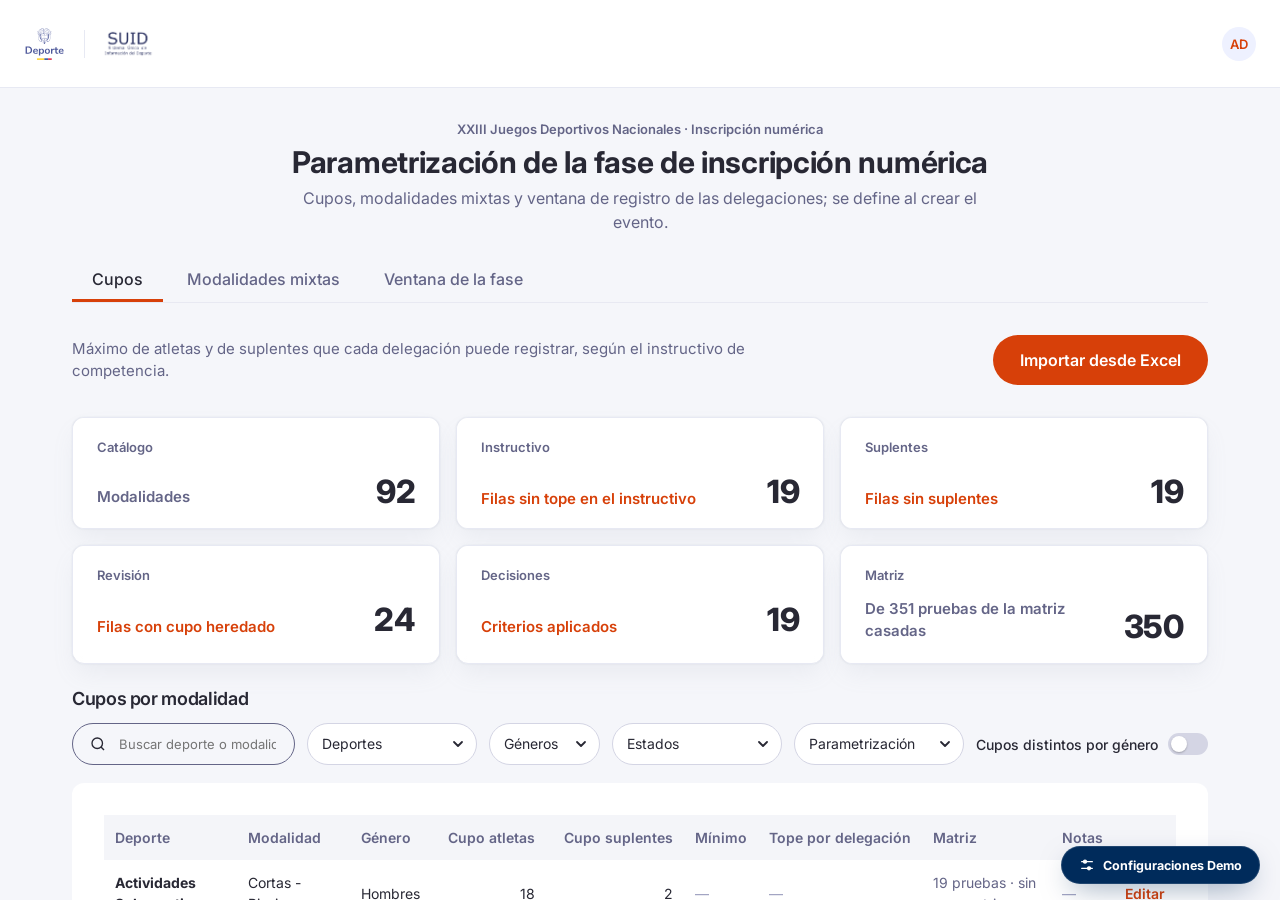
==== admin.html @ eb144e33 "feat: demo navegable de la inscripción numérica por rol Delegado, Admin y Comité con tour por histor" ====
<!DOCTYPE html>
<html lang="es">
<head>
<meta charset="utf-8">
<meta name="viewport" content="width=device-width, initial-scale=1">
<title>Admin de plataforma — Inscripción numérica</title>

<link rel="preconnect" href="https://fonts.googleapis.com">
<link rel="preconnect" href="https://fonts.gstatic.com" crossorigin>
<link href="https://fonts.googleapis.com/css2?family=Inter:wght@400;500;600;700;800&display=swap" rel="stylesheet">

<link rel="stylesheet" href="shared/tokens.css?v=0.1.0">
<link rel="stylesheet" href="shared/shell.css?v=0.1.0">
<link rel="stylesheet" href="shared/components.css?v=0.1.0">
<link rel="stylesheet" href="shared/inscnum.css?v=0.1.0">
</head>
<body>

<div class="shell">
  <div class="main">
    <header class="top-header" id="topHeader"></header>
    <div class="page" id="page">
      <div class="page-inner" id="stage"></div>
    </div>
  </div>
</div>

<script src="shared/sidebar.js?v=0.1.0"></script>
<script>InscNum.bootRole('admin');
/* Avatar de sesión en la cabecera de logos; reutiliza las clases del delegado. */
document.getElementById('topHeader').insertAdjacentHTML('beforeend','<div class="hdr-user"><span class="hdr-me"><span class="hdr-av" title="Admin de plataforma">AD</span></span></div>');</script>
<script src="shared/hu-data.js?v=0.1.0"></script>
<script src="shared/hu-launcher.js?v=0.1.0"></script>

</body>
</html>
---- shared/tokens.css ----
/* ═══════════════════════════════════════════════════════════════
   NAOWEE ORGANISMOS — Tokens semánticos (puente al DS oficial @naowee-*)
   Módulo Registro de Organismos — Jerarquía SUID · v0.1.0
   Ministerio del Deporte / SUID.
   Port 1:1 aprobado de Eventos/demo/shared/tokens.css (mismos valores,
   mismo puente al Design System v1.9.0). No re-derivar.
   ═══════════════════════════════════════════════════════════════ */

:root {
  /* ─── Marca ─── */
  --naranja: #FF7500;          /* imagotipo Naowee */
  --azul: #002B5B;             /* institucional Ministerio */
  --accent: #d74009;           /* acción, links, focus, CTA, estado activo */

  /* ─── Texto ─── */
  --text-primary: #282834;
  --text-secondary: #646587;
  --text-muted: #9ca0b8;       /* placeholders, deshabilitado, "—" */

  /* ─── Superficies ─── */
  --surface: #ffffff;
  --bg: #ffffff;
  --bg-soft: #f5f6fa;
  --th-bg: #f4f5f9;              /* fondo de encabezados de tabla / pills gris (DS gray-100) */

  /* ─── Bordes ─── */
  --border: #e7e9f3;
  --border-dark: #d0d4e6;

  /* ─── Bordes de campo (inputs / searchbox / dropdown) ─── */
  --field-border-idle: #d0d4e6;
  --field-border-hover: #b9bdd4;

  /* ─── Fondos accent (estados activos / hover de opciones) ─── */
  --accent-bg: #fff3e6;
  --accent-bg-warm: #ffe4cf;

  /* ─── Semánticos / estados ─── */
  --green: #1f8923;            --green-bg: #e6f4e7;   --green-border: #b7dfb9;
  --blue-info: #1f78d1;        --blue-bg: #eef5ff;     --blue-border: #c0d8f8;
  --orange-bg: #fff3e6;        --orange-border: #ffbf75;
  --red: #c0392b;              --red-bg: #fff0ee;     --red-border: #ffc4bb;
  --purple: #7c3aed;           --purple-bg: #f3eeff;

  /* ─── Feedback fills (Message — valores CANÓNICOS del DS §feedback v1.9.0) ─── */
  --naowee-color-feedback-fill-informative-quiet: #cef4ff; --naowee-color-feedback-fill-informative-loud: #006aff;
  --naowee-color-feedback-fill-positive-quiet: #defade;    --naowee-color-feedback-fill-positive-loud: #1f8923;
  --naowee-color-feedback-fill-caution-quiet: #ffedc7;     --naowee-color-feedback-fill-caution-loud: #d74009;
  --naowee-color-feedback-fill-negative-quiet: #ffe5e9;    --naowee-color-feedback-fill-negative-loud: #da1630;
  --naowee-color-feedback-fill-neutral-quiet: #f4f5f9;     --naowee-color-feedback-fill-neutral-loud: #646587;
  /* texto quiet-on-fill (badges) — loud-on-fill = #fff */
  --naowee-color-feedback-text-informative-quiet-on-fill: #002b5b;
  --naowee-color-feedback-text-positive-quiet-on-fill: #17641a;
  --naowee-color-feedback-text-caution-quiet-on-fill: #942700;
  --naowee-color-feedback-text-negative-quiet-on-fill: #c4031d;
  --naowee-color-feedback-text-neutral-quiet-on-fill: #282834;

  /* ─── Etiqueta de sección (sidebar) ─── */
  --section-label-color: #b5b9d4;

  /* ─── Layout ─── */
  --sidebar-w: 274px;
  --sidebar-w-collapsed: 72px;
  --header-h: 88px;

  /* ─── Radius ─── */
  --radius-sm: 6px;
  --radius-md: 8px;
  --radius-lg: 12px;
  --radius-xl: 20px;
  --radius-full: 9999px;

  /* ─── Sombras ─── */
  --shadow-sm: 0 1px 4px rgba(0, 0, 0, 0.08);
  --shadow-md: 0 4px 16px rgba(0, 0, 0, 0.12);
  --shadow-card: 0 0 2px rgba(145, 158, 171, 0.2), 0 12px 24px -4px rgba(145, 158, 171, 0.12);
  --shadow-sheet: 0 -8px 40px rgba(40, 40, 52, 0.22);

  /* ─── Easing — Apple-style smooth-out ─── */
  --easing-smoothout: cubic-bezier(0.32, 0.72, 0, 1);
  --easing-bounce-soft: cubic-bezier(0.16, 1, 0.3, 1);

  /* ─── Durations ─── */
  --duration-fast: 140ms;
  --duration-normal: 200ms;
  --duration-slow: 360ms;

  /* ─── Tipografía ─── */
  --font-family: 'Inter', -apple-system, BlinkMacSystemFont, sans-serif;
}

* {
  box-sizing: border-box;
}

html, body {
  margin: 0;
  padding: 0;
  font-family: var(--font-family);
  color: var(--text-primary);
  background: var(--bg);
  -webkit-font-smoothing: antialiased;
  -moz-osx-font-smoothing: grayscale;
}

a {
  color: var(--accent);
  text-decoration: none;
}

a:hover {
  text-decoration: underline;
}
---- shared/shell.css ----
/* ═══════════════════════════════════════════════════════════════
   NAOWEE ORGANISMOS — Shell (header + contenido a ancho completo)
   Sin sidebar ni drawer: la navegación vive en el flotante «Historias».
   Tokens en tokens.css.
   ═══════════════════════════════════════════════════════════════ */

body {
  font-size: 14px;
}
a { color: inherit; text-decoration: none; }
a:hover { text-decoration: none; }

/* ═══ SHELL ═══ */
.shell { display: flex; height: 100vh; overflow: hidden; }

/* ═══ MAIN ═══ */
.main { flex: 1; display: flex; flex-direction: column; overflow: hidden; min-width: 0; }

/* ═══ TOP HEADER ═══ */
.top-header {
  height: var(--header-h); background: var(--surface); border-bottom: 1px solid var(--border);
  display: flex; align-items: center; gap: 16px; padding: 0 24px; flex-shrink: 0;
  position: relative; z-index: 20;
}
/* La barra superior solo lleva branding a la izquierda y el chip
   de identidad a la derecha (sin título de página: ese vive en el H1 del
   contenido). El chip se ancla a la derecha en todos los viewports. */

/* ═══ Profile switcher (user-chip) ═══ */
.profile-switcher { position: relative; margin-left: auto; }
.user-chip {
  display: flex; align-items: center; gap: 10px;
  border: 1px solid var(--border); border-radius: var(--radius-full);
  padding: 8px 16px 8px 8px; cursor: pointer; background: #fff; max-width: 240px;
  transition: border-color var(--duration-fast), box-shadow var(--duration-fast);
}
.user-chip:hover { border-color: var(--border-dark); }
.ava { position: relative; flex-shrink: 0; }
.ava-ring {
  width: 40px; height: 40px; border-radius: 50%;
  display: flex; align-items: center; justify-content: center;
  font-size: 13px; font-weight: 700;
}
.ava-dot {
  position: absolute; bottom: -1px; right: -1px; width: 12px; height: 12px;
  background: var(--green); border: 2px solid #fff; border-radius: 50%;
}
.user-info { display: flex; flex-direction: column; gap: 1px; min-width: 0; }
.user-name {
  font-size: 13px; font-weight: 700; color: var(--text-primary);
  max-width: 140px; overflow: hidden; text-overflow: ellipsis; white-space: nowrap;
}
.user-role {
  font-size: 11px; color: var(--text-secondary);
  max-width: 140px; overflow: hidden; text-overflow: ellipsis; white-space: nowrap;
}
.user-chip__chevron {
  display: flex; align-items: center; justify-content: center;
  width: 24px; height: 24px; border-radius: 6px; background: transparent;
  border: none; cursor: pointer; color: var(--text-secondary); flex-shrink: 0; margin-left: 2px;
  transition: background var(--duration-fast), color var(--duration-fast);
}
.user-chip__chevron:hover { background: #FFEDC7; color: var(--accent); }
.user-chip__chevron svg { width: 14px; height: 14px; transition: transform var(--duration-normal) ease; }
.profile-switcher.open .user-chip__chevron svg { transform: rotate(180deg); }

.profile-dd {
  position: absolute; top: calc(100% + 8px); right: 0; z-index: 100;
  width: 280px; background: #fff;
  border: 1px solid var(--border); border-radius: 12px;
  box-shadow: 0 8px 24px rgba(40, 40, 52, .12);
  opacity: 0; transform: translateY(-6px); pointer-events: none;
  transition: opacity var(--duration-normal), transform var(--duration-normal); padding: 6px;
}
.profile-switcher.open .profile-dd { opacity: 1; transform: translateY(0); pointer-events: auto; }
.profile-dd__header { display: flex; align-items: flex-start; gap: 12px; padding: 12px 12px 10px; }
.profile-dd__user { display: flex; flex-direction: column; gap: 2px; min-width: 0; flex: 1; }
.profile-dd__user strong {
  font-size: 14px; font-weight: 700; color: var(--text-primary); line-height: 1.25;
  overflow: hidden; text-overflow: ellipsis; white-space: nowrap;
}
.profile-dd__user small {
  font-size: 11.5px; color: var(--text-secondary); font-weight: 500;
  overflow: hidden; text-overflow: ellipsis; white-space: nowrap; margin-bottom: 2px;
}
.profile-dd__current-role {
  display: inline-flex; align-items: center; gap: 4px;
  font-size: 11px; font-weight: 700; letter-spacing: .2px; margin-top: 2px;
}
.profile-dd__check-ico { display: inline-flex; align-items: center; justify-content: center; width: 12px; height: 12px; }
.profile-dd__check-ico svg { width: 12px; height: 12px; }
.profile-dd__sep { height: 1px; background: var(--border); margin: 4px -6px; }
.profile-dd__label {
  font-size: 10px; font-weight: 700; letter-spacing: .6px; text-transform: uppercase;
  color: var(--section-label-color); padding: 6px 12px 4px;
}
.profile-dd__item {
  display: flex; align-items: center; gap: 10px; padding: 9px 12px; cursor: pointer;
  font-size: 13px; font-weight: 500; color: var(--text-primary);
  transition: background var(--duration-fast), color var(--duration-fast); border-radius: 8px;
}
.profile-dd__item:hover { background: var(--bg-soft); }
.profile-dd__item--role { padding: 8px 12px; }
.profile-dd__item--role .ava-ring { flex-shrink: 0; }
.profile-dd__item .role-meta { display: flex; flex-direction: column; gap: 1px; min-width: 0; flex: 1; }
.profile-dd__item .role-meta span { font-size: 13px; font-weight: 600; color: var(--text-primary); line-height: 1.2; }
.profile-dd__item .role-meta small {
  font-size: 11px; color: var(--text-secondary); font-weight: 500;
  overflow: hidden; text-overflow: ellipsis; white-space: nowrap;
}
.profile-dd__icon {
  width: 18px; height: 18px; flex-shrink: 0;
  display: flex; align-items: center; justify-content: center; color: var(--text-secondary);
}
.profile-dd__icon svg { width: 18px; height: 18px; }
.profile-dd__item--danger { color: #d11f1f; }
.profile-dd__item--danger:hover { background: var(--red-bg); color: #a80f0f; }
.profile-dd__item--danger .profile-dd__icon { color: #d11f1f; }

/* Identity-only dropdown (patrón IVC #3): el chip del header muestra
   SOLO identidad — nombre + documento (CC) + rol. Sin acciones ni
   cambio de perfil (eso vive en el pill demo inferior). */
.profile-dd--identity-only { width: 264px; }
.profile-dd__doc {
  display: inline-flex; align-items: center; gap: 5px;
  font-size: 11.5px; font-weight: 600; color: var(--text-secondary);
  letter-spacing: .2px; margin: 1px 0 2px; font-feature-settings: 'tnum';
}
.profile-dd__doc svg { width: 13px; height: 13px; flex-shrink: 0; color: var(--text-muted); }

/* ═══ PAGE ═══ */
.page { flex: 1; overflow-y: auto; overflow-x: hidden; padding: 28px 32px 80px; }
.page-inner { max-width: 1180px; margin: 0 auto; }

@media (max-width: 600px) {
  .top-header { padding: 0 14px; gap: 10px; }
  .user-info { display: none; }
  .user-chip { padding: 6px; max-width: none; }
  .user-chip__chevron { margin-left: 0; }
}

/* ═══ Reduced motion ═══ */
@media (prefers-reduced-motion: reduce) {
  *, *::before, *::after {
    animation-duration: .001ms !important;
    animation-iteration-count: 1 !important;
    transition-duration: .001ms !important;
  }
}
---- shared/components.css ----
/* ═══════════════════════════════════════════════════════════════
   NAOWEE ORGANISMOS — Componentes canónicos (port local del DS v1.9.0)
   Port 1:1 de los componentes del Design System oficial
   (naowee-design-system/dist/design-system.css) mapeados a los TOKENS
   LOCALES del módulo (tokens.css) — mismo criterio que Eventos: el módulo
   NO carga el DS por CDN, porta lo que usa.

   T1 (scaffolding) usa: empty-state (stubs), badge semántico (estados),
   botón (acciones). Los componentes de dominio (formularios, tablas,
   dropdowns…) se portarán en su tarea (T2+), no antes — sin CSS muerto.
   ═══════════════════════════════════════════════════════════════ */

/* Glow naranja canónico del botón loud (DS §Button). */
:root {
  --naowee-shadow-loud-xs: 0 2px 6px rgba(215, 64, 9, .14);
  --naowee-shadow-loud-sm: 0 4px 12px rgba(215, 64, 9, .18);
  --naowee-shadow-loud-lg: 0 10px 28px rgba(215, 64, 9, .32);
}

/* ─────────────────────── Botón (.naowee-btn) ───────────────────────
   CSS canónico del DS §Button, mapeado a tokens locales (valores idénticos:
   --accent #d74009). loud = glow naranja fijo (el hover NO oscurece: fondo
   idle fijo + elevación); quiet = fill accent tenue + texto accent. */
.naowee-btn {
  display: inline-flex; align-items: center; justify-content: center; gap: 8px;
  position: relative;
  height: 44px; padding: 0 20px; border-radius: var(--radius-md);
  font-family: inherit; font-size: 13px; font-weight: 700; letter-spacing: .2px;
  border: 1px solid transparent; cursor: pointer; white-space: nowrap;
  text-decoration: none;
  transition: transform var(--duration-fast) var(--easing-smoothout),
              box-shadow var(--duration-fast) var(--easing-smoothout),
              background var(--duration-fast), border-color var(--duration-fast);
  font-feature-settings: 'case' 1;
}
.naowee-btn:hover { text-decoration: none; }
.naowee-btn svg { width: 17px; height: 17px; flex-shrink: 0; }
.naowee-btn:active { transform: scale(.97); }
.naowee-btn:focus-visible { outline: none; box-shadow: 0 0 0 3px rgba(215, 64, 9, .22); }
.naowee-btn--small { height: 34px; padding: 0 14px; font-size: 12px; }
.naowee-btn--small svg { width: 15px; height: 15px; }

/* Loud (primario) — bg fijo + elevación naranja en hover (nunca oscurece). */
.naowee-btn--loud { background: var(--accent); color: #fff; box-shadow: var(--naowee-shadow-loud-sm); }
.naowee-btn--loud:hover,
.naowee-btn--loud:focus-visible {
  background: var(--accent); box-shadow: var(--naowee-shadow-loud-lg); outline: none; transform: translateY(-1px);
}
.naowee-btn--loud:active { background: var(--accent); box-shadow: var(--naowee-shadow-loud-xs); transform: scale(.97); }
.naowee-btn--loud:disabled, .naowee-btn--loud[disabled] {
  background: var(--border-dark); color: var(--text-muted); cursor: not-allowed;
  pointer-events: none; box-shadow: none;
}

/* Quiet (secundario) — fill accent tenue + texto accent. */
.naowee-btn--quiet { background: var(--accent-bg); color: var(--accent); }
.naowee-btn--quiet:hover { background: var(--accent-bg-warm); }
.naowee-btn--quiet:active { background: var(--accent-bg-warm); }
.naowee-btn--quiet svg { color: var(--accent); }

/* Mute (terciario / ghost canónico del DS) — sin fill, label accent, hover
   naranja claro. Port EXACTO de Eventos/demo/shared/forms.css (DS §Button
   mute/quiet). En el DS la clase es .naowee-btn--mute (no existe --ghost);
   T1 tenía un --ghost paralelo con borde → reemplazado por el canónico. */
.naowee-btn--mute { background: transparent; color: var(--accent); }
.naowee-btn--mute:hover { background: var(--accent-bg); }
.naowee-btn--mute:active { background: var(--accent-bg-warm); }
.naowee-btn--mute svg { color: var(--accent); }
.naowee-btn--mute:focus-visible { outline: none; box-shadow: 0 0 0 3px rgba(215, 64, 9, .15); }

/* ─────────────────── Badge de estado (.naowee-badge) ───────────────────
   Port 1:1 del DS §Badge. Mapa semántico ÚNICO (centralizado en estados.js):
   Activo → positive · En revisión/Suspendido → caution ·
   Preinscrito/Inactivo → neutral · Rechazado/Cancelado → negative.
   loud = fill sólido + texto claro; quiet = fill tenue + texto oscuro. */
.naowee-badge {
  display: inline-flex; align-items: center; justify-content: center; gap: 4px;
  height: 20px; min-width: 20px; padding: 2px 8px;
  border-radius: var(--radius-full);
  font-family: inherit; font-size: 10px; font-weight: 600; line-height: 12px;
  letter-spacing: .2px; text-align: center; white-space: nowrap;
  border: none; font-feature-settings: 'case' 1;
}
.naowee-badge--small { height: 16px; min-width: 16px; padding: 1px 6px; font-size: 9px; line-height: 10px; }
.naowee-badge--large { height: 24px; min-width: 24px; padding: 2px 10px; font-size: 12px; line-height: 16px; }
.naowee-badge svg { width: 10px; height: 10px; flex-shrink: 0; }

/* Colores canónicos: fondo = feedback-fill-*, texto quiet = feedback-text-*-quiet-on-fill. */
.naowee-badge--positive { background: var(--naowee-color-feedback-fill-positive-loud); color: #fff; }
.naowee-badge--positive.naowee-badge--quiet { background: var(--naowee-color-feedback-fill-positive-quiet); color: var(--naowee-color-feedback-text-positive-quiet-on-fill); }
.naowee-badge--informative { background: var(--naowee-color-feedback-fill-informative-loud); color: #fff; }
.naowee-badge--informative.naowee-badge--quiet { background: var(--naowee-color-feedback-fill-informative-quiet); color: var(--naowee-color-feedback-text-informative-quiet-on-fill); }
.naowee-badge--caution { background: var(--naowee-color-feedback-fill-caution-loud); color: #fff; }
.naowee-badge--caution.naowee-badge--quiet { background: var(--naowee-color-feedback-fill-caution-quiet); color: var(--naowee-color-feedback-text-caution-quiet-on-fill); }
.naowee-badge--negative { background: var(--naowee-color-feedback-fill-negative-loud); color: #fff; }
.naowee-badge--negative.naowee-badge--quiet { background: var(--naowee-color-feedback-fill-negative-quiet); color: var(--naowee-color-feedback-text-negative-quiet-on-fill); }
.naowee-badge--neutral { background: var(--naowee-color-feedback-fill-neutral-loud); color: #fff; }
.naowee-badge--neutral.naowee-badge--quiet { background: var(--naowee-color-feedback-fill-neutral-quiet); color: var(--naowee-color-feedback-text-neutral-quiet-on-fill); }
.naowee-badge--brand { background: var(--accent); color: #fff; }
.naowee-badge--brand.naowee-badge--quiet { background: var(--accent-bg); color: var(--accent); }

/* ─────────────────── Empty state (.naowee-empty-state) ───────────────────
   Port 1:1 del DS §EmptyState. Usado por los stubs de T1
   ("Disponible en la próxima versión"). */
.naowee-empty-state {
  display: flex; flex-direction: column; align-items: center; justify-content: center;
  gap: 6px; padding: 60px 24px; text-align: center;
  color: var(--text-secondary);
}
.naowee-empty-state__icon {
  width: 48px; height: 48px; margin-bottom: 8px;
  color: var(--section-label-color);
  display: inline-flex; align-items: center; justify-content: center;
}
.naowee-empty-state__icon svg { width: 100%; height: 100%; }
.naowee-empty-state__title {
  font-family: inherit; font-size: 16px; font-weight: 700;
  color: var(--text-primary); margin: 0; line-height: 1.3;
}
.naowee-empty-state__description {
  font-family: inherit; font-size: 13px; font-weight: 400;
  color: var(--text-secondary); margin: 0; max-width: 340px; line-height: 1.5;
}
.naowee-empty-state__action { margin-top: 16px; }

/* ─────────────────── Searchbox (.naowee-searchbox) ───────────────────
   Port 1:1 de Eventos/demo/shared/list-components.css (DS §Searchbox).
   pill (radius-full), ícono inline, clear visible con --has-value. */
.naowee-searchbox { position: relative; flex: 1; min-width: 220px; max-width: 380px; width: 100%; }
.naowee-searchbox__input-wrap {
  display: flex; align-items: center; gap: 8px; height: 44px; padding: 0 12px;
  background: var(--surface); border: 1px solid var(--field-border-idle); border-radius: var(--radius-full);
  transition: border-color var(--duration-normal) var(--easing-smoothout),
              box-shadow var(--duration-normal) var(--easing-smoothout);
  overflow: hidden; font-feature-settings: 'case' 1;
}
.naowee-searchbox__input-wrap:hover { border-color: var(--field-border-hover); }
.naowee-searchbox__input-wrap:focus-within { border-color: var(--accent); box-shadow: 0 0 0 3px rgba(215, 64, 9, .15); }
.naowee-searchbox__icon { width: 20px; height: 20px; flex-shrink: 0; color: var(--text-muted); display: flex; align-items: center; justify-content: center; }
.naowee-searchbox__icon svg { width: 20px; height: 20px; }
.naowee-searchbox__input { flex: 1; min-width: 0; height: 100%; border: none; background: transparent; outline: none; font-family: inherit; font-size: 14px; font-weight: 400; color: var(--text-primary); padding: 0; }
.naowee-searchbox__input::placeholder { color: var(--text-muted); }
.naowee-searchbox__input::-webkit-search-decoration,
.naowee-searchbox__input::-webkit-search-cancel-button,
.naowee-searchbox__input::-webkit-search-results-button,
.naowee-searchbox__input::-webkit-search-results-decoration { -webkit-appearance: none; appearance: none; display: none; }
.naowee-searchbox__clear { width: 24px; height: 24px; border-radius: var(--radius-md); border: none; background: transparent; color: var(--text-muted); display: none; align-items: center; justify-content: center; cursor: pointer; flex-shrink: 0; transition: background var(--duration-fast), color var(--duration-fast); }
.naowee-searchbox__clear svg { width: 20px; height: 20px; }
.naowee-searchbox__clear:hover { background: var(--bg-soft); color: var(--text-secondary); }
.naowee-searchbox--has-value .naowee-searchbox__clear { display: flex; }

/* ─────────────────── Dropdown (.naowee-dropdown) ───────────────────
   Port del DS §Dropdown (forms). Toggle: clase .naowee-dropdown--open en el
   WRAPPER (regla dura del ritual — no .open en trigger+menu). Aquí en tamaño
   único (44px) para toolbars de filtro; single-select con check. */
.naowee-dropdown { position: relative; font-feature-settings: 'case' 1; }
.naowee-dropdown__trigger {
  display: flex; align-items: center; gap: 8px; width: 100%; min-height: 44px;
  padding: 0 14px; background: var(--surface);
  border: 1px solid var(--field-border-idle); border-radius: var(--radius-md);
  font-family: inherit; font-size: 14px; font-weight: 500; color: var(--text-primary);
  cursor: pointer; white-space: nowrap; text-align: left;
  transition: border-color var(--duration-normal) var(--easing-smoothout),
              box-shadow var(--duration-normal) var(--easing-smoothout);
}
.naowee-dropdown__trigger:hover { border-color: var(--field-border-hover); }
.naowee-dropdown__trigger:focus-visible,
.naowee-dropdown--open .naowee-dropdown__trigger {
  outline: none; border-color: var(--accent); border-width: 2px; padding: 0 13px;
  box-shadow: 0 0 0 3px rgba(215, 64, 9, .12);
}
.naowee-dropdown__icon { width: 18px; height: 18px; flex-shrink: 0; color: var(--text-secondary); display: flex; }
.naowee-dropdown__icon svg { width: 18px; height: 18px; }
.naowee-dropdown__value { flex: 1; min-width: 0; overflow: hidden; text-overflow: ellipsis; white-space: nowrap; }
.naowee-dropdown__value.is-placeholder { color: var(--text-secondary); }
.naowee-dropdown__chevron { width: 18px; height: 18px; flex-shrink: 0; color: var(--text-secondary); display: flex; align-items: center; justify-content: center; transition: transform var(--duration-normal) var(--easing-smoothout), color var(--duration-fast); }
.naowee-dropdown__chevron svg { width: 18px; height: 18px; }
.naowee-dropdown__trigger:hover .naowee-dropdown__chevron,
.naowee-dropdown--open .naowee-dropdown__chevron { color: var(--accent); }
.naowee-dropdown--open .naowee-dropdown__chevron { transform: rotate(180deg); }
.naowee-dropdown__menu {
  position: absolute; top: calc(100% + 6px); left: 0; right: 0; z-index: 40;
  background: var(--surface); border: 1px solid var(--border);
  border-radius: var(--radius-lg); box-shadow: var(--shadow-md);
  padding: 6px; max-height: 0; overflow: hidden; opacity: 0; pointer-events: none;
  transform: translateY(-6px);
  transition: max-height var(--duration-normal) var(--easing-smoothout),
              opacity var(--duration-fast), transform var(--duration-normal) var(--easing-smoothout);
}
.naowee-dropdown--open .naowee-dropdown__menu {
  max-height: 320px; overflow-y: auto; opacity: 1; pointer-events: auto; transform: translateY(0);
}
.naowee-dropdown__opt {
  display: flex; align-items: center; gap: 8px; padding: 9px 12px; border-radius: var(--radius-md);
  font-size: 13.5px; font-weight: 500; color: var(--text-primary); cursor: pointer;
  transition: background var(--duration-fast), color var(--duration-fast);
}
.naowee-dropdown__opt:hover { background: var(--bg-soft); }
.naowee-dropdown__opt.is-selected { background: var(--accent-bg); color: var(--accent); font-weight: 600; }
.naowee-dropdown__opt-dot { width: 8px; height: 8px; border-radius: 50%; flex-shrink: 0; }
.naowee-dropdown__opt-check { width: 16px; height: 16px; flex-shrink: 0; margin-left: auto; color: var(--accent); opacity: 0; }
.naowee-dropdown__opt.is-selected .naowee-dropdown__opt-check { opacity: 1; }

/* ─────────────────── Message (.naowee-message) inline banner ───────────
   Port compacto del DS §Message (bg quiet + ícono loud). Variantes usadas:
   informative (nota de jurisdicción / solo lectura). */
.naowee-message {
  display: flex; align-items: flex-start; gap: 10px; padding: 12px 14px;
  border-radius: var(--radius-xl); font-family: inherit; color: var(--text-primary); text-align: left;
}
/* Ícono canónico: círculo de color (fondo loud) con glifo blanco. */
.naowee-message__icon {
  width: 20px; height: 20px; flex-shrink: 0; padding: 2px; color: #fff;
  border-radius: var(--radius-full);
  display: flex; align-items: center; justify-content: center;
}
.naowee-message__icon svg { width: 16px; height: 16px; }
.naowee-message__body { flex: 1; min-width: 0; }
.naowee-message__title { font-size: 16px; font-weight: 700; line-height: 20px; margin: 0 0 2px; }
.naowee-message__text { font-size: 14px; font-weight: 400; line-height: 18px; margin: 0; }
/* Sin aire debajo: la nota se ajusta al texto, sin importar qué hoja le ponga margen a los <p>. */
.naowee-message__body > :last-child { margin-bottom: 0; }
.naowee-message--informative { background: var(--naowee-color-feedback-fill-informative-quiet); }
.naowee-message--informative .naowee-message__icon { background: var(--naowee-color-feedback-fill-informative-loud); }
.naowee-message--positive { background: var(--naowee-color-feedback-fill-positive-quiet); }
.naowee-message--positive .naowee-message__icon { background: var(--naowee-color-feedback-fill-positive-loud); }
.naowee-message--caution { background: var(--naowee-color-feedback-fill-caution-quiet); }
.naowee-message--caution .naowee-message__icon { background: var(--naowee-color-feedback-fill-caution-loud); }
.naowee-message--negative { background: var(--naowee-color-feedback-fill-negative-quiet); }
.naowee-message--negative .naowee-message__icon { background: var(--naowee-color-feedback-fill-negative-loud); }

/* ─────────────────── Card (.naowee-card) ───────────────────
   Port minimal del DS §Card (outline). Contenedor del panel de resumen. */
.naowee-card {
  background: var(--surface); border: 1px solid var(--border);
  border-radius: var(--radius-xl); padding: 20px;
}
.naowee-card--flush { padding: 0; }

/* ═══════════════════════════════════════════════════════════════
   LAYOUT HELPERS (locales del módulo — NO son componentes del DS)
   Encabezado de página + tarjeta contenedora. Se reusan en T2+.
   ═══════════════════════════════════════════════════════════════ */
.page-head { margin: 0 0 22px; }
.page-head__title {
  font-size: clamp(22px, 2.4vw, 26px); font-weight: 800; letter-spacing: -.6px;
  color: var(--azul); margin: 0 0 6px; line-height: 1.15;
}
.page-head__sub {
  font-size: 14px; font-weight: 400; color: var(--text-secondary);
  margin: 0; max-width: 720px; line-height: 1.55;
}
.stub-card {
  background: var(--surface); border: 1px solid var(--border);
  border-radius: var(--radius-xl);
  padding: 20px; animation: stubIn .4s var(--easing-smoothout) both;
}
@keyframes stubIn {
  from { opacity: 0; transform: translateY(12px); }
  to { opacity: 1; transform: translateY(0); }
}
@media (prefers-reduced-motion: reduce) {
  .stub-card { animation: none; }
}
---- shared/inscnum.css ----
/* NAOWEE INSCRIPCIÓN NUMÉRICA — estilos propios del demo (landing, header del shell,
   y contenido embebido). Carga después de shell.css y components.css. */

/* ═══ Landing ═══ */
body.landing {
  background:
    radial-gradient(1200px 600px at 85% -10%, rgba(255, 117, 0, .08), transparent 60%),
    radial-gradient(900px 500px at -5% 110%, rgba(0, 43, 91, .08), transparent 55%),
    linear-gradient(180deg, #f8f9fc 0%, #eef0f7 100%);
  min-height: 100vh; padding: 56px 24px; display: flex; flex-direction: column;
}
.landing .wrap { max-width: 1080px; width: 100%; margin: 0 auto; flex: 1; display: flex; flex-direction: column; }

.masthead { display: flex; align-items: center; gap: 16px; margin-bottom: 48px; }
.masthead__logos { display: flex; align-items: center; gap: 12px; }
.masthead__logos img { height: 40px; width: auto; display: block; }
.masthead__sep { width: 1px; height: 30px; background: var(--border-dark); }
.masthead__chip {
  margin-left: auto; display: inline-flex; align-items: center; gap: 7px;
  padding: 7px 13px; background: var(--surface); border: 1px solid var(--border);
  border-radius: var(--radius-full); font-size: 12px; font-weight: 600; color: var(--text-secondary);
}
.masthead__chip .dot { width: 7px; height: 7px; border-radius: 50%; background: var(--naranja); }

.hero { max-width: 720px; margin-bottom: 40px; }
.hero .eyebrow {
  display: inline-block; font-size: 12px; font-weight: 800; letter-spacing: 1px;
  text-transform: uppercase; color: var(--naranja); margin-bottom: 14px;
}
.hero h1 {
  font-size: clamp(30px, 4vw, 44px); font-weight: 800; line-height: 1.05;
  letter-spacing: -1.2px; color: var(--azul); margin: 0 0 16px;
}
.hero p { font-size: 16px; line-height: 1.6; color: var(--text-secondary); margin: 0; }
.hero .note {
  margin-top: 18px; font-size: 13px; color: var(--text-muted);
  border-left: 3px solid var(--border-dark); padding-left: 14px;
}

.roles-label {
  font-size: 11px; font-weight: 700; letter-spacing: .8px; text-transform: uppercase;
  color: var(--text-muted); margin: 0 0 14px;
}
.roles-label span { text-transform: none; font-weight: 600; }
.grid { display: grid; grid-template-columns: repeat(auto-fit, minmax(300px, 1fr)); gap: 16px; }

.role-card {
  position: relative; overflow: hidden; display: flex; flex-direction: column; gap: 14px;
  background: var(--surface); border: 1px solid var(--border); border-radius: var(--radius-xl);
  padding: 24px; text-decoration: none; color: var(--text-primary);
  transition: transform var(--duration-normal) var(--easing-smoothout),
              box-shadow var(--duration-normal) var(--easing-smoothout),
              border-color var(--duration-normal) var(--easing-smoothout);
}
.role-card::before {
  content: ''; position: absolute; inset: 0 auto 0 0; width: 4px;
  background: var(--role-color, var(--naranja)); transform: scaleY(0); transform-origin: top;
  transition: transform var(--duration-normal) var(--easing-smoothout);
}
.role-card:hover {
  transform: translateY(-3px); box-shadow: var(--shadow-card); text-decoration: none;
  border-color: color-mix(in srgb, var(--role-color, var(--naranja)) 45%, var(--border));
}
.role-card:hover::before { transform: scaleY(1); }
.role-card:focus-visible {
  outline: none; border-color: var(--role-color, var(--naranja));
  box-shadow: 0 0 0 3px color-mix(in srgb, var(--role-color, var(--naranja)) 18%, transparent);
}
.role-card__top { display: flex; align-items: center; gap: 13px; }
.role-card__avatar {
  width: 46px; height: 46px; border-radius: var(--radius-md); flex-shrink: 0;
  display: flex; align-items: center; justify-content: center; font-weight: 800; font-size: 15px;
  background: color-mix(in srgb, var(--role-color) 14%, #fff); color: var(--role-color);
}
.role-card__name { font-size: 16px; font-weight: 700; line-height: 1.25; }
.role-card__tag { font-size: 10px; font-weight: 700; letter-spacing: .4px; color: var(--text-muted); text-transform: uppercase; margin-top: 3px; }
.role-card__desc { font-size: 13px; line-height: 1.5; color: var(--text-secondary); flex: 1; margin: 0; }
.role-card__cta { display: inline-flex; align-items: center; gap: 6px; font-size: 13px; font-weight: 700; color: var(--role-color); }
.role-card__cta svg { width: 15px; height: 15px; transition: transform var(--duration-normal) var(--easing-smoothout); }
.role-card:hover .role-card__cta svg { transform: translateX(3px); }

/* Tarjeta secundaria (vista anterior) */
.rp-cta {
  display: flex; align-items: center; gap: 16px; margin-top: 24px; padding: 18px 22px;
  background: var(--surface); border: 1px solid var(--accent-bg-warm); border-radius: var(--radius-xl);
  text-decoration: none; color: var(--text-primary); box-shadow: 0 1px 3px rgba(215, 64, 9, .05);
  transition: transform var(--duration-normal) var(--easing-smoothout), box-shadow var(--duration-normal), border-color var(--duration-normal);
}
.rp-cta:hover { transform: translateY(-2px); box-shadow: var(--shadow-card); border-color: var(--accent); text-decoration: none; }
.rp-cta__ico { flex-shrink: 0; width: 46px; height: 46px; border-radius: var(--radius-md); display: flex; align-items: center; justify-content: center; background: var(--accent-bg); color: var(--accent); }
.rp-cta__ico svg { width: 24px; height: 24px; }
.rp-cta__body { flex: 1; font-size: 14px; line-height: 1.5; color: var(--text-secondary); }
.rp-cta__body strong { display: block; font-size: 15px; color: var(--text-primary); margin-bottom: 2px; }
.rp-cta__arrow { flex-shrink: 0; color: var(--accent); }
.rp-cta__arrow svg { width: 20px; height: 20px; transition: transform var(--duration-normal) var(--easing-smoothout); }
.rp-cta:hover .rp-cta__arrow svg { transform: translateX(4px); }

.foot { margin-top: auto; padding-top: 48px; font-size: 12px; color: var(--text-muted); }
.foot strong { color: var(--text-secondary); }

@media (max-width: 600px) {
  body.landing { padding: 32px 16px; }
  .masthead { flex-wrap: wrap; gap: 12px; }
  .masthead__chip { margin-left: 0; }
}
@media (prefers-reduced-motion: reduce) {
  .role-card, .role-card::before, .role-card__cta svg { transition: none; }
}

/* ═══ Shell: header con marca ═══ */
.header-brand { display: flex; align-items: center; gap: 12px; min-width: 0; }
.header-brand .sb-logo-img { height: 36px; width: auto; display: block; flex-shrink: 0; }
.header-brand .logo-sep { width: 1px; height: 28px; background: var(--border); flex-shrink: 0; }
@media (max-width: 600px) { .header-brand { gap: 8px; } .header-brand .sb-logo-img { height: 28px; } .header-brand .logo-sep { height: 22px; } }

.profile-dd__user small.inscnum-wrap { white-space: normal; line-height: 1.4; }

/* ═══ Contenido embebido (iframe a todo el contenedor) ═══ */
/* Sin franja inferior: el flotante «Historias» flota sobre la maqueta. */
.page.page--embed { padding: 0; overflow: hidden; background: var(--surface); }
.page--embed .page-inner { max-width: none; height: 100%; margin: 0; }
.stage-frame { display: block; width: 100%; height: 100%; border: 0; background: var(--surface); }


/* Usuario de la maqueta, subido al header del shell. */
.hdr-user { margin-left: auto; display: flex; align-items: center; gap: 20px; color: #282834; }
.hdr-av { width: 34px; height: 34px; border-radius: 50%; background: #eef1ff; color: #d74009; display: grid; place-items: center; font-size: 13px; font-weight: 600; }
.hdr-me { display: flex; align-items: center; gap: 10px; }

/* ═══ Flotante del shell (shared/hu-launcher.js): pantallas, perfil e historias ═══
   El botón abre un panel lateral derecho; solo la lista de historias hace scroll. */
.tt-launch{position:fixed;right:20px;bottom:16px;z-index:80;display:flex;align-items:center;gap:8px;background:#002B5B;border:1px solid rgba(255,255,255,.12);border-radius:999px;padding:10px 17px;font-family:"Inter",sans-serif;font-size:12.5px;font-weight:700;color:#fff;cursor:pointer;box-shadow:0 10px 30px -10px rgba(0,43,91,.55);transition:box-shadow .16s,transform .16s;touch-action:none;user-select:none;-webkit-user-select:none;}
.tt-launch.is-dragging{cursor:grabbing;transition:none;transform:none;}
.tt-launch:hover{box-shadow:0 14px 36px -10px rgba(0,43,91,.6);transform:translateY(-1px);}
.tt-panel{position:fixed;top:0;right:0;bottom:0;z-index:81;width:400px;max-width:100vw;flex-direction:column;background:#fff;color:#282834;border-left:1px solid #e7e9f3;box-shadow:-12px 0 32px -18px rgba(20,22,38,.3);padding:8px;display:flex;font-family:"Inter",sans-serif;transform:translateX(100%);visibility:hidden;transition:transform .25s ease,visibility 0s .25s;}
.tt-panel.open{transform:none;visibility:visible;transition:transform .25s ease;}
/* Panel lateral: empuja header y maqueta sin achicarlos; «ajustar» los encoge al espacio libre. */
.main{transition:transform .25s ease,margin-right .25s ease;}
body.tt-open:not(.tt-fit) .main{transform:translateX(-400px);}
body.tt-open.tt-fit .main{margin-right:400px;}
body.tt-open .tt-launch{display:none;}
.tt-aj.is-on{background:#fff3e6;color:#d74009;}
.tt-body{overflow:auto;min-height:0;flex:1;}
.tt-panel-h{display:flex;align-items:center;justify-content:space-between;font-size:13px;font-weight:800;padding:8px 10px 2px;flex-shrink:0;}
.tt-x{background:none;border:0;cursor:pointer;font-size:20px;line-height:1;color:#646587;padding:2px 6px;border-radius:8px;}
.tt-x:hover{background:#f6f7fb;}
.tt-panel-sub{font-size:11px;color:#646587;padding:0 10px 8px;line-height:1.4;}
.tt-grp{font-size:9.5px;font-weight:800;text-transform:uppercase;letter-spacing:.06em;color:#646587;padding:12px 10px 4px;}
.tt-grp--sub{padding-top:8px;}
.tt-scrs{display:flex;flex-direction:column;gap:4px;padding:0 4px;}
.tt-scr{display:flex;align-items:flex-start;gap:10px;min-width:0;background:none;border:1px solid #e7e9f3;border-radius:10px;padding:8px 10px;cursor:pointer;font-family:inherit;font-size:12.5px;color:#282834;text-align:left;}
.tt-scr b{font-size:10px;font-weight:800;color:#d74009;background:#fff3e6;border-radius:6px;padding:3px 6px;flex-shrink:0;min-width:30px;text-align:center;}
.tt-scr-b{display:flex;flex-direction:column;gap:4px;min-width:0;}
.tt-scr-t{font-weight:600;line-height:1.3;}
.tt-scr-n{display:block;position:relative;padding-left:12px;font-size:11.5px;font-weight:400;line-height:1.4;color:#646587;}
.tt-scr-n::before{content:'';position:absolute;left:2px;top:7px;width:4px;height:4px;border-radius:50%;background:#9c9ebf;}
.tt-scr:hover{background:#fff3e6;}
.tt-scr.is-active{background:#fff3e6;border-color:#d74009;}
.tt-scr.is-active b{background:#fff;}
/* Inicio y Reiniciar demo: botones de icono junto a cerrar. */
.tt-h-acts{display:flex;align-items:center;gap:2px;}
.tt-ib{display:inline-flex;align-items:center;justify-content:center;width:28px;height:28px;background:none;border:0;border-radius:8px;color:#646587;cursor:pointer;text-decoration:none;}
.tt-ib:hover{background:#f6f7fb;color:#282834;text-decoration:none;}
#ttReset:hover{color:#d74009;}
.tt-reset-go{height:28px;padding:0 12px;border:0;border-radius:8px;background:#da1630;color:#fff;font-family:inherit;font-size:12px;font-weight:700;cursor:pointer;}
.tt-reset-go:hover{background:#b0101f;}
a.tt-seg-b{text-align:center;text-decoration:none;}
.tt-sim .tt-seg{margin-bottom:2px;}
.tt-sim-l{font-size:11.5px;font-weight:600;color:#282834;padding:6px 10px 4px;}
.tt-sim-n{margin:4px 10px 0;font-size:11px;line-height:1.4;color:#646587;}
.tt-hu{border-radius:10px;}
.tt-hu.is-open{background:#f9fafd;}
.tt-item{width:100%;display:flex;align-items:flex-start;gap:9px;background:none;border:0;cursor:pointer;padding:8px 10px;border-radius:10px;text-align:left;font-family:inherit;color:inherit;}
.tt-item:hover{background:#fff3e6;}
.tt-item-code{font-size:9.5px;font-weight:800;color:#d74009;background:#fff3e6;border-radius:6px;padding:3px 6px;flex-shrink:0;min-width:64px;text-align:center;letter-spacing:.02em;}
.tt-item-b{display:flex;flex-direction:column;gap:3px;min-width:0;}
.tt-item-t{font-size:12.5px;font-weight:600;line-height:1.3;}
.tt-item-h{font-size:11.5px;color:#646587;line-height:1.4;display:-webkit-box;-webkit-line-clamp:2;-webkit-box-orient:vertical;overflow:hidden;}
.tt-hu.is-open .tt-item-h{display:block;-webkit-line-clamp:unset;}
.tt-det{display:none;padding:0 10px 10px 10px;}
.tt-hu.is-open .tt-det{display:block;}
.tt-crit{margin:4px 0 10px;padding-left:18px;font-size:11.5px;line-height:1.45;color:#282834;}
.tt-crit li{margin-bottom:5px;}
.tt-go{font-family:inherit;font-size:12.5px;font-weight:700;color:#fff;background:#d74009;border:0;border-radius:10px;padding:8px 15px;cursor:pointer;}
.tt-go:hover{background:#b93607;}
@media (prefers-reduced-motion:reduce){.tt-launch,.tt-panel,.main{transition:none;}.tt-launch:hover{transform:none;}}
@media (max-width:760px){.tt-launch{right:14px;}}

.tt-seg{display:flex;gap:2px;margin:0 4px;padding:2px;background:#f6f7fb;border:1px solid #e7e9f3;border-radius:10px;}
.tt-seg-b{flex:1;font-family:inherit;font-size:12px;font-weight:600;color:#646587;background:none;border:0;border-radius:8px;padding:6px 8px;cursor:pointer;}
.tt-seg-b:hover{color:#282834;}
.tt-seg-b.is-active{background:#fff;color:#d74009;font-weight:800;box-shadow:0 1px 3px rgba(20,22,38,.14);}

.tt-simpan{margin:0 4px;}
.tt-sw{width:100%;display:flex;align-items:center;justify-content:space-between;gap:10px;font-family:inherit;font-size:12px;font-weight:600;color:#282834;text-align:left;background:#f6f7fb;border:1px solid #e7e9f3;border-radius:10px;padding:8px 10px;cursor:pointer;}
.tt-sw-k{flex-shrink:0;position:relative;width:30px;height:18px;border-radius:999px;background:#c9cbe0;transition:background .15s;}
.tt-sw-k::after{content:'';position:absolute;top:2px;left:2px;width:14px;height:14px;border-radius:50%;background:#fff;transition:transform .15s;}
.tt-sw[aria-pressed="true"] .tt-sw-k{background:#d74009;}
.tt-sw[aria-pressed="true"] .tt-sw-k::after{transform:translateX(12px);}
.tt-sw:disabled{cursor:not-allowed;color:#9c9ebf;}
.tt-sw:focus-visible{outline:2px solid #d74009;outline-offset:2px;}
.tt-simpan .tt-sim-n{margin:4px 6px 0;}
.tt-simpan .tt-sim-n[hidden]{display:none;}
@media (prefers-reduced-motion:reduce){.tt-sw-k,.tt-sw-k::after{transition:none;}}
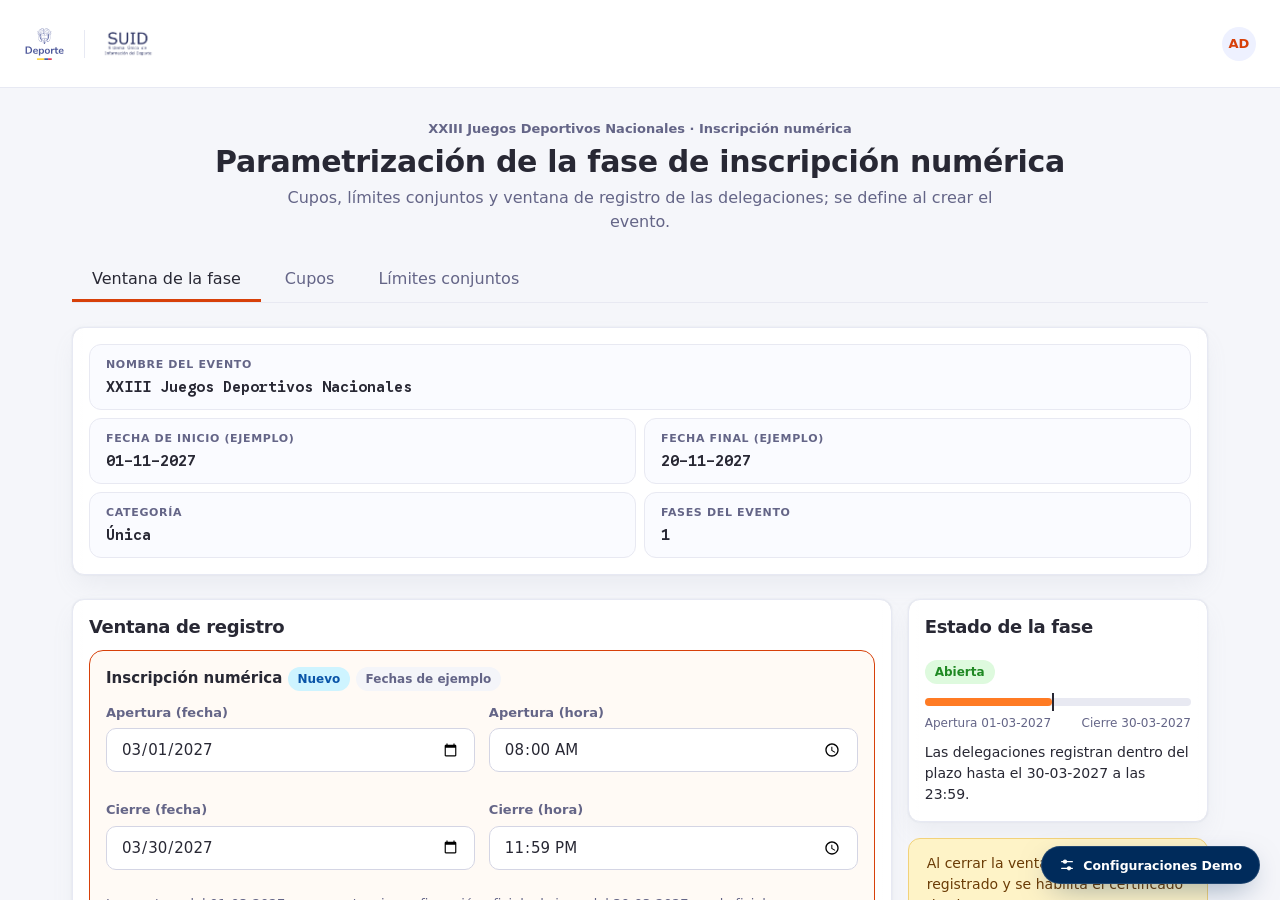
==== commit ab1cadf3: "feat(demo): vista por delegación en dos paneles, editor de cupo renovado, Google Sans y textos en le" ====
--- a/admin.html
+++ b/admin.html
@@ -7,7 +7,7 @@
 
 <link rel="preconnect" href="https://fonts.googleapis.com">
 <link rel="preconnect" href="https://fonts.gstatic.com" crossorigin>
-<link href="https://fonts.googleapis.com/css2?family=Inter:wght@400;500;600;700;800&display=swap" rel="stylesheet">
+<link href="https://fonts.googleapis.com/css2?family=Google+Sans:wght@400;500;600;700&family=Google+Sans+Code:wght@400;500;600&display=swap" rel="stylesheet">
 
 <link rel="stylesheet" href="shared/tokens.css?v=0.1.0">
 <link rel="stylesheet" href="shared/shell.css?v=0.1.0">
--- a/shared/tokens.css
+++ b/shared/tokens.css
@@ -86,7 +86,8 @@
   --duration-slow: 360ms;
 
   /* ─── Tipografía ─── */
-  --font-family: 'Inter', -apple-system, BlinkMacSystemFont, sans-serif;
+  --font-family: 'Google Sans', system-ui, -apple-system, 'Segoe UI', sans-serif;
+  --font-mono: 'Google Sans Code', ui-monospace, SFMono-Regular, Menlo, monospace;
 }
 
 * {
--- a/shared/components.css
+++ b/shared/components.css
@@ -243,7 +243,7 @@
    ═══════════════════════════════════════════════════════════════ */
 .page-head { margin: 0 0 22px; }
 .page-head__title {
-  font-size: clamp(22px, 2.4vw, 26px); font-weight: 800; letter-spacing: -.6px;
+  font-size: clamp(22px, 2.4vw, 26px); font-weight: 700; letter-spacing: -.6px;
   color: var(--azul); margin: 0 0 6px; line-height: 1.15;
 }
 .page-head__sub {
--- a/shared/inscnum.css
+++ b/shared/inscnum.css
@@ -20,15 +20,16 @@
   padding: 7px 13px; background: var(--surface); border: 1px solid var(--border);
   border-radius: var(--radius-full); font-size: 12px; font-weight: 600; color: var(--text-secondary);
 }
+.masthead__nw { height: 16px; width: auto; display: block; margin-left: 4px; }
 .masthead__chip .dot { width: 7px; height: 7px; border-radius: 50%; background: var(--naranja); }
 
 .hero { max-width: 720px; margin-bottom: 40px; }
 .hero .eyebrow {
-  display: inline-block; font-size: 12px; font-weight: 800; letter-spacing: 1px;
+  display: inline-block; font-size: 12px; font-weight: 700; letter-spacing: 1px;
   text-transform: uppercase; color: var(--naranja); margin-bottom: 14px;
 }
 .hero h1 {
-  font-size: clamp(30px, 4vw, 44px); font-weight: 800; line-height: 1.05;
+  font-size: clamp(30px, 4vw, 44px); font-weight: 700; line-height: 1.05;
   letter-spacing: -1.2px; color: var(--azul); margin: 0 0 16px;
 }
 .hero p { font-size: 16px; line-height: 1.6; color: var(--text-secondary); margin: 0; }
@@ -69,7 +70,7 @@
 .role-card__top { display: flex; align-items: center; gap: 13px; }
 .role-card__avatar {
   width: 46px; height: 46px; border-radius: var(--radius-md); flex-shrink: 0;
-  display: flex; align-items: center; justify-content: center; font-weight: 800; font-size: 15px;
+  display: flex; align-items: center; justify-content: center; font-weight: 700; font-size: 15px;
   background: color-mix(in srgb, var(--role-color) 14%, #fff); color: var(--role-color);
 }
 .role-card__name { font-size: 16px; font-weight: 700; line-height: 1.25; }
@@ -129,10 +130,10 @@
 
 /* ═══ Flotante del shell (shared/hu-launcher.js): pantallas, perfil e historias ═══
    El botón abre un panel lateral derecho; solo la lista de historias hace scroll. */
-.tt-launch{position:fixed;right:20px;bottom:16px;z-index:80;display:flex;align-items:center;gap:8px;background:#002B5B;border:1px solid rgba(255,255,255,.12);border-radius:999px;padding:10px 17px;font-family:"Inter",sans-serif;font-size:12.5px;font-weight:700;color:#fff;cursor:pointer;box-shadow:0 10px 30px -10px rgba(0,43,91,.55);transition:box-shadow .16s,transform .16s;touch-action:none;user-select:none;-webkit-user-select:none;}
+.tt-launch{position:fixed;right:20px;bottom:16px;z-index:80;display:flex;align-items:center;gap:8px;background:#002B5B;border:1px solid rgba(255,255,255,.12);border-radius:999px;padding:10px 17px;font-family:"Google Sans",system-ui,sans-serif;font-size:12.5px;font-weight:700;color:#fff;cursor:pointer;box-shadow:0 10px 30px -10px rgba(0,43,91,.55);transition:box-shadow .16s,transform .16s;touch-action:none;user-select:none;-webkit-user-select:none;}
 .tt-launch.is-dragging{cursor:grabbing;transition:none;transform:none;}
 .tt-launch:hover{box-shadow:0 14px 36px -10px rgba(0,43,91,.6);transform:translateY(-1px);}
-.tt-panel{position:fixed;top:0;right:0;bottom:0;z-index:81;width:400px;max-width:100vw;flex-direction:column;background:#fff;color:#282834;border-left:1px solid #e7e9f3;box-shadow:-12px 0 32px -18px rgba(20,22,38,.3);padding:8px;display:flex;font-family:"Inter",sans-serif;transform:translateX(100%);visibility:hidden;transition:transform .25s ease,visibility 0s .25s;}
+.tt-panel{position:fixed;top:0;right:0;bottom:0;z-index:81;width:400px;max-width:100vw;flex-direction:column;background:#fff;color:#282834;border-left:1px solid #e7e9f3;box-shadow:-12px 0 32px -18px rgba(20,22,38,.3);padding:8px;display:flex;font-family:"Google Sans",system-ui,sans-serif;transform:translateX(100%);visibility:hidden;transition:transform .25s ease,visibility 0s .25s;}
 .tt-panel.open{transform:none;visibility:visible;transition:transform .25s ease;}
 /* Panel lateral: empuja header y maqueta sin achicarlos; «ajustar» los encoge al espacio libre. */
 .main{transition:transform .25s ease,margin-right .25s ease;}
@@ -141,15 +142,15 @@
 body.tt-open .tt-launch{display:none;}
 .tt-aj.is-on{background:#fff3e6;color:#d74009;}
 .tt-body{overflow:auto;min-height:0;flex:1;}
-.tt-panel-h{display:flex;align-items:center;justify-content:space-between;font-size:13px;font-weight:800;padding:8px 10px 2px;flex-shrink:0;}
+.tt-panel-h{display:flex;align-items:center;justify-content:space-between;font-size:13px;font-weight:700;padding:8px 10px 2px;flex-shrink:0;}
 .tt-x{background:none;border:0;cursor:pointer;font-size:20px;line-height:1;color:#646587;padding:2px 6px;border-radius:8px;}
 .tt-x:hover{background:#f6f7fb;}
 .tt-panel-sub{font-size:11px;color:#646587;padding:0 10px 8px;line-height:1.4;}
-.tt-grp{font-size:9.5px;font-weight:800;text-transform:uppercase;letter-spacing:.06em;color:#646587;padding:12px 10px 4px;}
+.tt-grp{font-size:9.5px;font-weight:700;text-transform:uppercase;letter-spacing:.06em;color:#646587;padding:12px 10px 4px;}
 .tt-grp--sub{padding-top:8px;}
 .tt-scrs{display:flex;flex-direction:column;gap:4px;padding:0 4px;}
 .tt-scr{display:flex;align-items:flex-start;gap:10px;min-width:0;background:none;border:1px solid #e7e9f3;border-radius:10px;padding:8px 10px;cursor:pointer;font-family:inherit;font-size:12.5px;color:#282834;text-align:left;}
-.tt-scr b{font-size:10px;font-weight:800;color:#d74009;background:#fff3e6;border-radius:6px;padding:3px 6px;flex-shrink:0;min-width:30px;text-align:center;}
+.tt-scr b{font-family:"Google Sans Code",ui-monospace,SFMono-Regular,Menlo,monospace;font-size:10px;font-weight:700;color:#d74009;background:#fff3e6;border-radius:6px;padding:3px 6px;flex-shrink:0;min-width:30px;text-align:center;}
 .tt-scr-b{display:flex;flex-direction:column;gap:4px;min-width:0;}
 .tt-scr-t{font-weight:600;line-height:1.3;}
 .tt-scr-n{display:block;position:relative;padding-left:12px;font-size:11.5px;font-weight:400;line-height:1.4;color:#646587;}
@@ -172,7 +173,7 @@
 .tt-hu.is-open{background:#f9fafd;}
 .tt-item{width:100%;display:flex;align-items:flex-start;gap:9px;background:none;border:0;cursor:pointer;padding:8px 10px;border-radius:10px;text-align:left;font-family:inherit;color:inherit;}
 .tt-item:hover{background:#fff3e6;}
-.tt-item-code{font-size:9.5px;font-weight:800;color:#d74009;background:#fff3e6;border-radius:6px;padding:3px 6px;flex-shrink:0;min-width:64px;text-align:center;letter-spacing:.02em;}
+.tt-item-code{font-family:"Google Sans Code",ui-monospace,SFMono-Regular,Menlo,monospace;font-size:9.5px;font-weight:700;color:#d74009;background:#fff3e6;border-radius:6px;padding:3px 6px;flex-shrink:0;min-width:64px;text-align:center;letter-spacing:.02em;}
 .tt-item-b{display:flex;flex-direction:column;gap:3px;min-width:0;}
 .tt-item-t{font-size:12.5px;font-weight:600;line-height:1.3;}
 .tt-item-h{font-size:11.5px;color:#646587;line-height:1.4;display:-webkit-box;-webkit-line-clamp:2;-webkit-box-orient:vertical;overflow:hidden;}
@@ -189,7 +190,7 @@
 .tt-seg{display:flex;gap:2px;margin:0 4px;padding:2px;background:#f6f7fb;border:1px solid #e7e9f3;border-radius:10px;}
 .tt-seg-b{flex:1;font-family:inherit;font-size:12px;font-weight:600;color:#646587;background:none;border:0;border-radius:8px;padding:6px 8px;cursor:pointer;}
 .tt-seg-b:hover{color:#282834;}
-.tt-seg-b.is-active{background:#fff;color:#d74009;font-weight:800;box-shadow:0 1px 3px rgba(20,22,38,.14);}
+.tt-seg-b.is-active{background:#fff;color:#d74009;font-weight:700;box-shadow:0 1px 3px rgba(20,22,38,.14);}
 
 .tt-simpan{margin:0 4px;}
 .tt-sw{width:100%;display:flex;align-items:center;justify-content:space-between;gap:10px;font-family:inherit;font-size:12px;font-weight:600;color:#282834;text-align:left;background:#f6f7fb;border:1px solid #e7e9f3;border-radius:10px;padding:8px 10px;cursor:pointer;}
